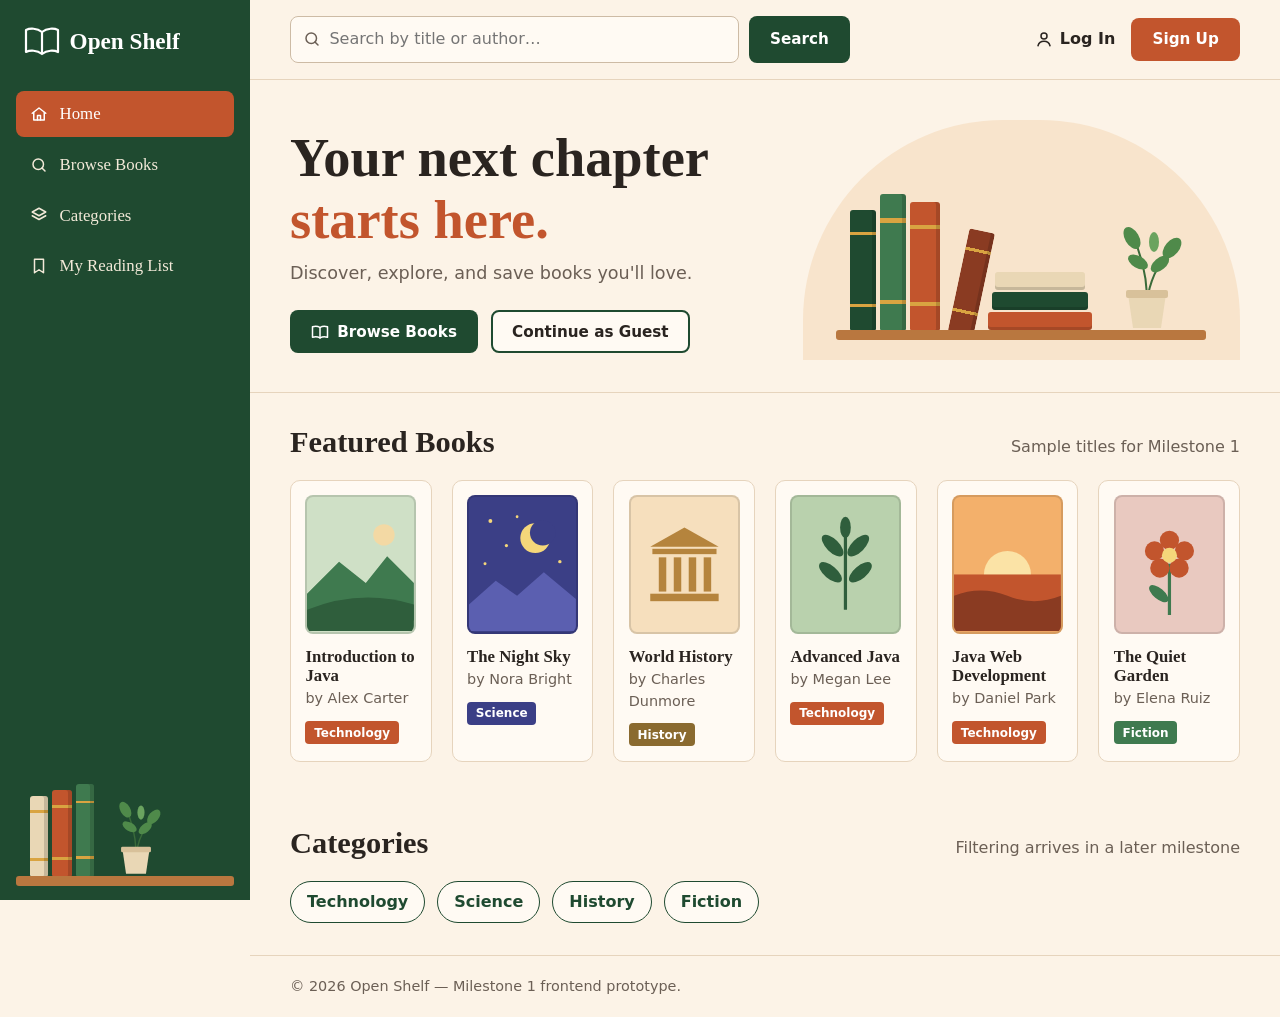
==== index.html @ d9f9d929 "Build Open Shelf Milestone 1 frontend" ====
<!DOCTYPE html>
<html lang="en">
<head>
  <meta charset="UTF-8">
  <meta name="viewport" content="width=device-width, initial-scale=1.0">
  <title>Open Shelf — Digital Library Catalog</title>
  <meta name="description" content="Open Shelf: browse, search and save books from a digital library catalog.">
  <link rel="stylesheet" href="styles.css">
</head>
<body>
  <div class="app">

    <!-- ===== Sidebar ===== -->
    <aside class="sidebar">
      <a class="brand" href="index.html">
        <svg class="logo" viewBox="0 0 36 30" fill="none" stroke="currentColor" stroke-width="2.2" stroke-linejoin="round" aria-hidden="true">
          <path d="M18 6C13 2 6 2 2 4v22c4-2 11-2 16 2 5-4 12-4 16-2V4c-4-2-11-2-16 2z"/><path d="M18 6v22"/>
        </svg>
        Open Shelf
      </a>

      <nav class="side-nav" aria-label="Main">
        <ul>
          <li>
            <a href="index.html" aria-current="page">
              <svg class="icon" viewBox="0 0 24 24" aria-hidden="true"><path d="M3 11l9-7 9 7"/><path d="M5 10v10h14V10"/><path d="M10 20v-6h4v6"/></svg>
              Home
            </a>
          </li>
          <li>
            <a href="#featured">
              <svg class="icon" viewBox="0 0 24 24" aria-hidden="true"><circle cx="11" cy="11" r="7"/><path d="M20 20l-4-4"/></svg>
              Browse Books
            </a>
          </li>
          <li>
            <a href="#categories">
              <svg class="icon" viewBox="0 0 24 24" aria-hidden="true"><path d="M12 3l9 5-9 5-9-5 9-5z"/><path d="M3 13l9 5 9-5"/></svg>
              Categories
            </a>
          </li>
          <li>
            <a href="login.html">
              <svg class="icon" viewBox="0 0 24 24" aria-hidden="true"><path d="M6 3h12v18l-6-4-6 4z"/></svg>
              My Reading List
            </a>
          </li>
        </ul>
      </nav>

      <!-- Decorative shelf -->
      <div class="mini-shelf shelf" aria-hidden="true">
        <span class="book b4"></span>
        <span class="book b3"></span>
        <span class="book b2"></span>
        <svg class="plant" viewBox="0 0 90 110">
          <g fill="#4f8a4a">
            <path d="M45 75C44 55 40 35 30 15" stroke="#3a6b3a" stroke-width="2" fill="none"/>
            <path d="M46 75C50 55 58 40 72 28" stroke="#3a6b3a" stroke-width="2" fill="none"/>
            <ellipse cx="30" cy="18" rx="7" ry="12" transform="rotate(-30 30 18)"/>
            <ellipse cx="36" cy="42" rx="6" ry="11" transform="rotate(-60 36 42)"/>
            <ellipse cx="58" cy="44" rx="6" ry="11" transform="rotate(50 58 44)"/>
            <ellipse cx="70" cy="28" rx="7" ry="12" transform="rotate(40 70 28)"/>
            <ellipse cx="52" cy="22" rx="5" ry="10" fill="#6aa35f"/>
          </g>
          <path d="M26 74h38l-5 34H31z" fill="#e9d7b5"/>
          <rect x="24" y="70" width="42" height="8" rx="2" fill="#d8c19a"/>
        </svg>
      </div>
    </aside>

    <!-- ===== Main column ===== -->
    <div class="main">

      <header class="topbar">
        <!-- Milestone 1: search is a visual placeholder; it jumps to the featured books -->
        <form class="search" action="#featured" role="search">
          <div class="search-field">
            <label for="search-input" class="visually-hidden">Search by title or author</label>
            <svg class="icon" viewBox="0 0 24 24" aria-hidden="true"><circle cx="11" cy="11" r="7"/><path d="M20 20l-4-4"/></svg>
            <input id="search-input" type="search" placeholder="Search by title or author…">
          </div>
          <button class="btn btn-primary" type="submit">Search</button>
        </form>

        <div class="top-actions">
          <a class="top-link" href="login.html">
            <svg class="icon" viewBox="0 0 24 24" aria-hidden="true"><circle cx="12" cy="8" r="4"/><path d="M4 21c1-4 4-6 8-6s7 2 8 6"/></svg>
            Log In
          </a>
          <a class="btn btn-accent" href="register.html">Sign Up</a>
        </div>
      </header>

      <main>
        <!-- ===== Hero ===== -->
        <section class="hero" aria-labelledby="hero-title">
          <div>
            <h1 id="hero-title">Your next chapter <span class="accent">starts here.</span></h1>
            <p>Discover, explore, and save books you'll love.</p>
            <div class="hero-actions">
              <a class="btn btn-primary" href="#featured">
                <svg class="icon" viewBox="0 0 24 24" aria-hidden="true"><path d="M12 6C9 4 5 4 2 5v14c3-1 7-1 10 1 3-2 7-2 10-1V5c-3-1-7-1-10 1z"/><path d="M12 6v14"/></svg>
                Browse Books
              </a>
              <a class="btn btn-outline" href="#featured">Continue as Guest</a>
            </div>
          </div>

          <div class="hero-art" aria-hidden="true">
            <div class="shelf">
              <span class="book"></span>
              <span class="book b2"></span>
              <span class="book b3"></span>
              <span class="book b5 lean"></span>
              <div class="book-stack">
                <span class="book-flat f3"></span>
                <span class="book-flat"></span>
                <span class="book-flat f2"></span>
              </div>
              <svg class="plant" viewBox="0 0 90 110">
                <g fill="#4f8a4a">
                  <path d="M45 75C44 55 40 35 30 15" stroke="#3a6b3a" stroke-width="2" fill="none"/>
                  <path d="M46 75C50 55 58 40 72 28" stroke="#3a6b3a" stroke-width="2" fill="none"/>
                  <ellipse cx="30" cy="18" rx="7" ry="12" transform="rotate(-30 30 18)"/>
                  <ellipse cx="36" cy="42" rx="6" ry="11" transform="rotate(-60 36 42)"/>
                  <ellipse cx="58" cy="44" rx="6" ry="11" transform="rotate(50 58 44)"/>
                  <ellipse cx="70" cy="28" rx="7" ry="12" transform="rotate(40 70 28)"/>
                  <ellipse cx="52" cy="22" rx="5" ry="10" fill="#6aa35f"/>
                </g>
                <path d="M26 74h38l-5 34H31z" fill="#e9d7b5"/>
                <rect x="24" y="70" width="42" height="8" rx="2" fill="#d8c19a"/>
              </svg>
            </div>
          </div>
        </section>

        <!-- ===== Featured books (target of "Continue as Guest") ===== -->
        <section id="featured" class="featured" aria-labelledby="featured-title">
          <p class="guest-note">
            <strong>You're browsing as a guest.</strong> Search and explore freely —
            <a href="register.html">create an account</a> to save books to your reading list.
          </p>

          <div class="section-head">
            <h2 id="featured-title">Featured Books</h2>
            <p>Sample titles for Milestone 1</p>
          </div>

          <ul class="book-grid">
            <li>
              <article class="book-card">
                <div class="cover cover-java">
                  <svg viewBox="0 0 100 125" aria-hidden="true">
                    <circle cx="72" cy="35" r="10" fill="#f3d9a4"/>
                    <path d="M0 90l30-30 25 20 20-25 25 25v35H0z" fill="#3f7a4f"/>
                    <path d="M0 105q50-20 100-5v25H0z" fill="#2f5e3c"/>
                  </svg>
                </div>
                <h3>Introduction to Java</h3>
                <p class="author">by Alex Carter</p>
                <span class="tag">Technology</span>
              </article>
            </li>

            <li>
              <article class="book-card">
                <div class="cover cover-sky">
                  <svg viewBox="0 0 100 125" aria-hidden="true">
                    <circle cx="62" cy="38" r="14" fill="#f5d77a"/>
                    <circle cx="69" cy="33" r="12" fill="#3b3f86"/>
                    <g fill="#f5d77a"><circle cx="20" cy="22" r="1.8"/><circle cx="35" cy="45" r="1.5"/><circle cx="85" cy="60" r="1.6"/><circle cx="15" cy="62" r="1.4"/><circle cx="45" cy="18" r="1.3"/></g>
                    <path d="M0 100l25-22 20 14 25-22 30 25v30H0z" fill="#5b5fb0"/>
                  </svg>
                </div>
                <h3>The Night Sky</h3>
                <p class="author">by Nora Bright</p>
                <span class="tag science">Science</span>
              </article>
            </li>

            <li>
              <article class="book-card">
                <div class="cover cover-history">
                  <svg viewBox="0 0 100 125" aria-hidden="true">
                    <g fill="#b5843d">
                      <path d="M18 46l32-18 32 18z"/>
                      <rect x="20" y="48" width="60" height="5"/>
                      <rect x="26" y="56" width="7" height="32"/><rect x="40" y="56" width="7" height="32"/>
                      <rect x="54" y="56" width="7" height="32"/><rect x="68" y="56" width="7" height="32"/>
                      <rect x="18" y="90" width="64" height="7"/>
                    </g>
                  </svg>
                </div>
                <h3>World History</h3>
                <p class="author">by Charles Dunmore</p>
                <span class="tag history">History</span>
              </article>
            </li>

            <li>
              <article class="book-card">
                <div class="cover cover-advjava">
                  <svg viewBox="0 0 100 125" aria-hidden="true">
                    <path d="M50 105V30" stroke="#2f5e3c" stroke-width="3"/>
                    <g fill="#2f5e3c">
                      <ellipse cx="38" cy="45" rx="6" ry="13" transform="rotate(-45 38 45)"/>
                      <ellipse cx="62" cy="45" rx="6" ry="13" transform="rotate(45 62 45)"/>
                      <ellipse cx="36" cy="70" rx="6" ry="13" transform="rotate(-50 36 70)"/>
                      <ellipse cx="64" cy="70" rx="6" ry="13" transform="rotate(50 64 70)"/>
                      <ellipse cx="50" cy="28" rx="5" ry="10"/>
                    </g>
                  </svg>
                </div>
                <h3>Advanced Java</h3>
                <p class="author">by Megan Lee</p>
                <span class="tag">Technology</span>
              </article>
            </li>

            <li>
              <article class="book-card">
                <div class="cover cover-web">
                  <svg viewBox="0 0 100 125" aria-hidden="true">
                    <circle cx="50" cy="72" r="22" fill="#fbe3a6"/>
                    <rect y="72" width="100" height="53" fill="#c2552d"/>
                    <path d="M0 92q25-10 50 0t50 0v33H0z" fill="#8a3b22"/>
                  </svg>
                </div>
                <h3>Java Web Development</h3>
                <p class="author">by Daniel Park</p>
                <span class="tag">Technology</span>
              </article>
            </li>

            <li>
              <article class="book-card">
                <div class="cover cover-garden">
                  <svg viewBox="0 0 100 125" aria-hidden="true">
                    <path d="M50 110V62" stroke="#3f7a4f" stroke-width="3"/>
                    <ellipse cx="40" cy="90" rx="5" ry="11" transform="rotate(-50 40 90)" fill="#3f7a4f"/>
                    <g fill="#c2552d">
                      <circle cx="50" cy="40" r="9"/><circle cx="64" cy="50" r="9"/><circle cx="59" cy="66" r="9"/>
                      <circle cx="41" cy="66" r="9"/><circle cx="36" cy="50" r="9"/>
                    </g>
                    <circle cx="50" cy="54" r="7" fill="#f5d77a"/>
                  </svg>
                </div>
                <h3>The Quiet Garden</h3>
                <p class="author">by Elena Ruiz</p>
                <span class="tag fiction">Fiction</span>
              </article>
            </li>
          </ul>
        </section>

        <!-- ===== Categories ===== -->
        <section id="categories" class="categories" aria-labelledby="categories-title">
          <div class="section-head">
            <h2 id="categories-title">Categories</h2>
            <p>Filtering arrives in a later milestone</p>
          </div>
          <ul class="chip-list">
            <li><span class="chip">Technology</span></li>
            <li><span class="chip">Science</span></li>
            <li><span class="chip">History</span></li>
            <li><span class="chip">Fiction</span></li>
          </ul>
        </section>
      </main>

      <footer class="site-footer">
        &copy; 2026 Open Shelf — Milestone 1 frontend prototype.
      </footer>
    </div>
  </div>
</body>
</html>
---- styles.css ----
/* ==========================================================
   Open Shelf — shared stylesheet (Milestone 1)
   Used by index.html, login.html and register.html
   ========================================================== */

/* ---------- Design tokens ---------- */
:root {
  --green: #1f4a30;
  --green-dark: #1a3d28;
  --green-soft: #dfe8d9;
  --cream: #fcf3e7;
  --cream-deep: #f8e4cc;
  --paper: #fffaf3;
  --rust: #c2552d;
  --rust-dark: #a64522;
  --gold: #d9a441;
  --ink: #2a2420;
  --muted: #6b5f55;
  --line: #e6d4bd;

  --font-head: Georgia, "Iowan Old Style", "Times New Roman", serif;
  --font-body: "Segoe UI", system-ui, -apple-system, Roboto, Arial, sans-serif;

  --radius: 10px;
  --shadow: 0 6px 24px rgba(60, 40, 20, 0.10);
}

/* ---------- Base ---------- */
*,
*::before,
*::after { box-sizing: border-box; }

html { scroll-behavior: smooth; }

body {
  margin: 0;
  font-family: var(--font-body);
  color: var(--ink);
  background: var(--cream);
  line-height: 1.5;
}

h1, h2, h3 {
  font-family: var(--font-head);
  line-height: 1.15;
  margin: 0 0 0.5rem;
}

a { color: var(--rust); }
a:hover { color: var(--rust-dark); }

img, svg { display: block; }

.icon {
  width: 18px;
  height: 18px;
  flex-shrink: 0;
  fill: none;
  stroke: currentColor;
  stroke-width: 2;
  stroke-linecap: round;
  stroke-linejoin: round;
}

.visually-hidden {
  position: absolute;
  width: 1px;
  height: 1px;
  overflow: hidden;
  clip: rect(0 0 0 0);
  white-space: nowrap;
}

:focus-visible {
  outline: 3px solid var(--gold);
  outline-offset: 2px;
}

/* ---------- Brand ---------- */
.brand {
  display: inline-flex;
  align-items: center;
  gap: 0.6rem;
  font-family: var(--font-head);
  font-size: 1.45rem;
  font-weight: 700;
  color: var(--green);
  text-decoration: none;
}
.brand:hover { color: var(--green-dark); }
.brand .logo { width: 36px; height: 30px; }

/* ---------- Buttons ---------- */
.btn {
  display: inline-flex;
  align-items: center;
  justify-content: center;
  gap: 0.5rem;
  padding: 0.65rem 1.2rem;
  border: 2px solid transparent;
  border-radius: 8px;
  font: 600 0.95rem var(--font-body);
  text-decoration: none;
  cursor: pointer;
  transition: background 0.15s, color 0.15s, border-color 0.15s;
}
.btn-primary { background: var(--green); color: #fff; }
.btn-primary:hover { background: var(--green-dark); color: #fff; }

.btn-accent { background: var(--rust); color: #fff; }
.btn-accent:hover { background: var(--rust-dark); color: #fff; }

.btn-outline {
  background: var(--paper);
  color: var(--ink);
  border-color: var(--green);
}
.btn-outline:hover { background: var(--green-soft); color: var(--ink); }

.btn-outline-accent {
  background: #fdebe2;
  color: var(--rust);
  border-color: #e9a98f;
}
.btn-outline-accent:hover { background: #fadccf; color: var(--rust-dark); }

.btn-block { width: 100%; padding: 0.8rem 1rem; font-size: 1.05rem; }

/* ==========================================================
   HOME PAGE
   ========================================================== */
.app {
  display: grid;
  grid-template-columns: 250px 1fr;
  min-height: 100vh;
}

/* ---------- Sidebar ---------- */
.sidebar {
  position: sticky;
  top: 0;
  height: 100vh;
  display: flex;
  flex-direction: column;
  padding: 1.5rem 1rem;
  background: var(--green);
  color: #f3ead9;
}
.sidebar .brand { color: #fff; margin: 0 0.5rem 2rem; }

.side-nav ul { list-style: none; margin: 0; padding: 0; }
.side-nav li + li { margin-top: 0.3rem; }
.side-nav a {
  display: flex;
  align-items: center;
  gap: 0.75rem;
  padding: 0.65rem 0.85rem;
  border-radius: 8px;
  font-family: var(--font-head);
  font-size: 1.05rem;
  color: #f3ead9;
  text-decoration: none;
}
.side-nav a:hover { background: rgba(255, 255, 255, 0.1); color: #fff; }
.side-nav a[aria-current="page"] { background: var(--rust); color: #fff; }

.sidebar .mini-shelf { margin-top: auto; }

/* ---------- Top bar ---------- */
.main { display: flex; flex-direction: column; min-width: 0; }

.topbar {
  display: flex;
  align-items: center;
  gap: 1rem;
  padding: 1rem 2.5rem;
  border-bottom: 1px solid var(--line);
}
.search {
  display: flex;
  flex: 1;
  gap: 0.6rem;
  max-width: 560px;
}
.search-field {
  position: relative;
  flex: 1;
}
.search-field .icon {
  position: absolute;
  left: 0.8rem;
  top: 50%;
  transform: translateY(-50%);
  color: var(--muted);
}
.search-field input {
  width: 100%;
  padding: 0.65rem 0.9rem 0.65rem 2.4rem;
  border: 1.5px solid #cdbba5;
  border-radius: 8px;
  background: var(--paper);
  font: inherit;
}
.top-actions {
  display: flex;
  align-items: center;
  gap: 1rem;
  margin-left: auto;
}
.top-link {
  display: inline-flex;
  align-items: center;
  gap: 0.4rem;
  color: var(--ink);
  font-weight: 600;
  text-decoration: none;
}
.top-link:hover { color: var(--green); }

/* ---------- Hero ---------- */
.hero {
  display: grid;
  grid-template-columns: 1.1fr 1fr;
  align-items: center;
  gap: 2rem;
  padding: 2.5rem 2.5rem 2rem;
  border-bottom: 1px solid var(--line);
}
.hero h1 { font-size: clamp(2.2rem, 4.5vw, 3.4rem); }
.hero h1 .accent { display: block; color: var(--rust); }
.hero p { margin: 0 0 1.5rem; font-size: 1.1rem; color: var(--muted); }
.hero-actions { display: flex; flex-wrap: wrap; gap: 0.8rem; }

.hero-art {
  position: relative;
  display: flex;
  align-items: flex-end;
  justify-content: center;
  min-height: 240px;
  border-radius: 200px 200px 0 0;
  background: var(--cream-deep);
}

/* ---------- Decorative shelf (shared) ---------- */
.shelf {
  position: relative;
  display: flex;
  align-items: flex-end;
  gap: 4px;
  padding: 0 14px;
}
.shelf::after {               /* the wooden plank */
  content: "";
  position: absolute;
  left: 0;
  right: 0;
  bottom: -10px;
  height: 10px;
  border-radius: 3px;
  background: #b9773f;
}
.book {
  width: 26px;
  height: 120px;
  border-radius: 3px 3px 1px 1px;
  background: var(--green);
  box-shadow: inset -4px 0 rgba(0, 0, 0, 0.15);
  background-image: linear-gradient(transparent 18%, var(--gold) 18%, var(--gold) 21%,
                    transparent 21%, transparent 78%, var(--gold) 78%, var(--gold) 81%, transparent 81%);
}
.book.b2 { background-color: #3f7a4f; height: 136px; }
.book.b3 { background-color: var(--rust); height: 128px; width: 30px; }
.book.b4 { background-color: #e9d7b5; height: 112px; }
.book.b5 { background-color: #8a3b22; height: 104px; }
.book.b6 { background-color: var(--gold); height: 96px; }
.book.lean { transform: rotate(12deg); transform-origin: bottom left; margin-left: 4px; }

.book-stack { display: flex; flex-direction: column; align-items: center; margin-left: 10px; }
.book-flat {
  width: 96px;
  height: 18px;
  margin-top: 2px;
  border-radius: 3px;
  background: var(--green);
  box-shadow: inset 0 -3px rgba(0, 0, 0, 0.15);
}
.book-flat.f2 { width: 104px; background: var(--rust); }
.book-flat.f3 { width: 90px; background: #e9d7b5; }

.plant { width: 90px; height: 110px; margin-left: 6px; }

.hero-art .shelf { margin-bottom: 30px; }
.mini-shelf .book { width: 18px; height: 80px; }
.mini-shelf .book.b2 { height: 92px; }
.mini-shelf .book.b3 { height: 86px; width: 20px; }
.mini-shelf .plant { width: 64px; height: 80px; }

/* ---------- Guest banner (shown when #featured is targeted) ---------- */
.guest-note {
  display: none;
  margin: 0 0 1.25rem;
  padding: 0.75rem 1rem;
  border-left: 4px solid var(--green);
  border-radius: 6px;
  background: var(--green-soft);
  color: var(--green-dark);
}
#featured:target .guest-note { display: block; }

/* ---------- Featured books ---------- */
.featured,
.categories { padding: 2rem 2.5rem; scroll-margin-top: 1rem; }
.section-head {
  display: flex;
  align-items: baseline;
  justify-content: space-between;
  gap: 1rem;
  margin-bottom: 1.25rem;
}
.section-head h2 { font-size: 1.9rem; margin: 0; }
.section-head p { margin: 0; color: var(--muted); }

.book-grid {
  display: grid;
  grid-template-columns: repeat(auto-fill, minmax(140px, 1fr));
  gap: 1.25rem;
  margin: 0;
  padding: 0;
  list-style: none;
}
.book-card {
  height: 100%;
  padding: 0.9rem;
  border: 1px solid var(--line);
  border-radius: var(--radius);
  background: var(--paper);
  transition: transform 0.15s, box-shadow 0.15s;
}
.book-card:hover { transform: translateY(-3px); box-shadow: var(--shadow); }
.book-card h3 { margin: 0.8rem 0 0.2rem; font-size: 1.05rem; }
.book-card .author { margin: 0 0 0.6rem; font-size: 0.9rem; color: var(--muted); }

.cover {
  display: grid;
  place-items: center;
  aspect-ratio: 4 / 5;
  border: 2px solid rgba(0, 0, 0, 0.12);
  border-radius: 8px;
  overflow: hidden;
}
.cover svg { width: 100%; height: 100%; }
.cover-java    { background: #cfe0c6; }
.cover-sky     { background: #3b3f86; }
.cover-history { background: #f6dfbd; }
.cover-advjava { background: #b9d1ad; }
.cover-web     { background: #f3b06b; }
.cover-garden  { background: #e9c9c0; }

.tag {
  display: inline-block;
  padding: 0.15rem 0.55rem;
  border-radius: 4px;
  background: var(--rust);
  color: #fff;
  font-size: 0.75rem;
  font-weight: 600;
}
.tag.science { background: #3b3f86; }
.tag.history { background: #8a6a2f; }
.tag.fiction { background: #3f7a4f; }

/* ---------- Categories ---------- */
.chip-list {
  display: flex;
  flex-wrap: wrap;
  gap: 0.75rem;
  margin: 0;
  padding: 0;
  list-style: none;
}
.chip {
  display: inline-block;
  padding: 0.5rem 1rem;
  border: 1.5px solid var(--green);
  border-radius: 999px;
  background: var(--paper);
  color: var(--green);
  font-weight: 600;
}

.site-footer {
  margin-top: auto;
  padding: 1.25rem 2.5rem;
  border-top: 1px solid var(--line);
  color: var(--muted);
  font-size: 0.9rem;
}

/* ==========================================================
   AUTH PAGES (Login + Register)
   ========================================================== */

/* ---------- Form fields (shared) ---------- */
.form-field { margin-bottom: 1rem; }
.form-field label,
.label-row {
  display: block;
  margin-bottom: 0.35rem;
  font-family: var(--font-head);
  font-weight: 700;
}
.label-row {
  display: flex;
  justify-content: space-between;
  align-items: baseline;
}
.label-row a { font-family: var(--font-body); font-size: 0.85rem; font-weight: 600; }

.input-wrap { position: relative; }
.input-wrap .icon {
  position: absolute;
  left: 0.8rem;
  top: 50%;
  transform: translateY(-50%);
  color: var(--muted);
}
.input-wrap input {
  width: 100%;
  padding: 0.7rem 0.9rem 0.7rem 2.5rem;
  border: 1.5px solid #cdbba5;
  border-radius: 8px;
  background: #fff;
  font: inherit;
}
.input-wrap input:focus { border-color: var(--green); outline: none; box-shadow: 0 0 0 3px var(--green-soft); }

.hint { margin: 0.3rem 0 0; font-size: 0.82rem; color: var(--muted); }

.divider {
  display: flex;
  align-items: center;
  gap: 0.75rem;
  margin: 1rem 0;
  color: var(--muted);
}
.divider::before,
.divider::after { content: ""; flex: 1; height: 1px; background: var(--line); }

.switch-auth { margin: 1.1rem 0 0; text-align: center; }
.switch-auth a { font-weight: 700; }

.demo-banner {
  margin: 0 0 1.25rem;
  padding: 0.6rem 0.85rem;
  border: 1px dashed #d8b48f;
  border-radius: 6px;
  background: #fff4e6;
  color: var(--muted);
  font-size: 0.85rem;
}

/* Notice revealed with :target after a demo "submit" — no JavaScript */
.demo-notice {
  display: none;
  margin: 0 0 1.25rem;
  padding: 0.75rem 1rem;
  border-left: 4px solid var(--green);
  border-radius: 6px;
  background: var(--green-soft);
  color: var(--green-dark);
}
.demo-notice:target { display: block; }

/* ---------- Login ---------- */
.auth-header {
  display: flex;
  align-items: center;
  justify-content: center;
  gap: 1.25rem;
  padding: 1.75rem 1rem 1rem;
}
.auth-header::before,
.auth-header::after {
  content: "";
  width: min(160px, 18vw);
  height: 2px;
  background: var(--rust);
}

.auth-stage {
  position: relative;
  display: flex;
  justify-content: center;
  align-items: flex-start;
  min-height: calc(100vh - 90px);
  padding: 1rem 1rem 3rem;
  background: radial-gradient(ellipse at 50% 100%, var(--cream-deep) 0%, var(--cream) 60%);
  overflow: hidden;
}
.auth-card {
  position: relative;
  z-index: 1;
  width: 100%;
  max-width: 440px;
  padding: 2rem 2.25rem;
  border: 1px solid var(--line);
  border-radius: 14px;
  background: var(--paper);
  box-shadow: var(--shadow);
}
.auth-card h1 { font-size: 2rem; text-align: center; margin-bottom: 1.25rem; }

.deco {
  position: absolute;
  bottom: 3rem;
  display: flex;
  align-items: flex-end;
}
.deco-left  { left: 4%; }
.deco-right { right: 4%; flex-direction: row-reverse; }
.deco .book-stack { margin: 0; }
.deco .book-flat { width: 130px; height: 24px; }
.deco .book-flat.f2 { width: 140px; }
.deco .book-flat.f3 { width: 120px; }
.deco .plant { width: 110px; height: 150px; margin: 0 -20px 40px; }

/* ---------- Register ---------- */
.register-layout {
  display: grid;
  grid-template-columns: 1fr 1fr;
  min-height: 100vh;
}
.register-form-side {
  display: flex;
  flex-direction: column;
  padding: 1.5rem 3rem 2.5rem;
}
.register-form-side .form-wrap {
  width: 100%;
  max-width: 460px;
  margin: 2rem auto 0;
}
.register-form-side h1 { font-size: 2.3rem; margin-bottom: 0.4rem; }
.title-rule {
  width: 80px;
  height: 3px;
  margin: 0 0 1.5rem;
  border: 0;
  background: var(--rust);
}

.register-promo {
  display: flex;
  flex-direction: column;
  justify-content: center;
  padding: 3rem;
  background: var(--green);
  color: #f3ead9;
}
.register-promo h2 {
  max-width: 12ch;
  font-size: clamp(2.2rem, 4vw, 3.2rem);
  color: #fff;
}
.register-promo .title-rule { margin: 1rem 0 1.25rem; }
.register-promo p { max-width: 34ch; margin: 0 0 3rem; font-size: 1.1rem; }
.register-promo .shelf { align-self: flex-end; margin-bottom: 10px; }
.register-promo .shelf::after { left: -20px; right: -20px; }

/* ==========================================================
   Responsive
   ========================================================== */
@media (max-width: 900px) {
  .app { grid-template-columns: 1fr; }
  .sidebar {
    position: static;
    height: auto;
    flex-direction: row;
    flex-wrap: wrap;
    align-items: center;
    gap: 0.75rem;
    padding: 1rem;
  }
  .sidebar .brand { margin: 0 1rem 0 0; }
  .side-nav ul { display: flex; flex-wrap: wrap; gap: 0.3rem; }
  .side-nav li + li { margin-top: 0; }
  .sidebar .mini-shelf { display: none; }

  .topbar { flex-wrap: wrap; padding: 1rem 1.25rem; }
  .search { max-width: none; flex-basis: 100%; }
  .top-actions { margin-left: 0; }

  .hero { grid-template-columns: 1fr; padding: 2rem 1.25rem; }
  .hero-art { min-height: 200px; }
  .featured, .categories { padding: 1.5rem 1.25rem; }
  .section-head { flex-direction: column; }

  .deco { display: none; }

  .register-layout { grid-template-columns: 1fr; }
  .register-form-side { padding: 1.25rem 1.25rem 2rem; }
  .register-promo { order: -1; padding: 2rem 1.25rem; }
  .register-promo p { margin-bottom: 1.5rem; }
  .register-promo .shelf { display: none; }
}

@media (prefers-reduced-motion: reduce) {
  html { scroll-behavior: auto; }
  .book-card, .btn { transition: none; }
}
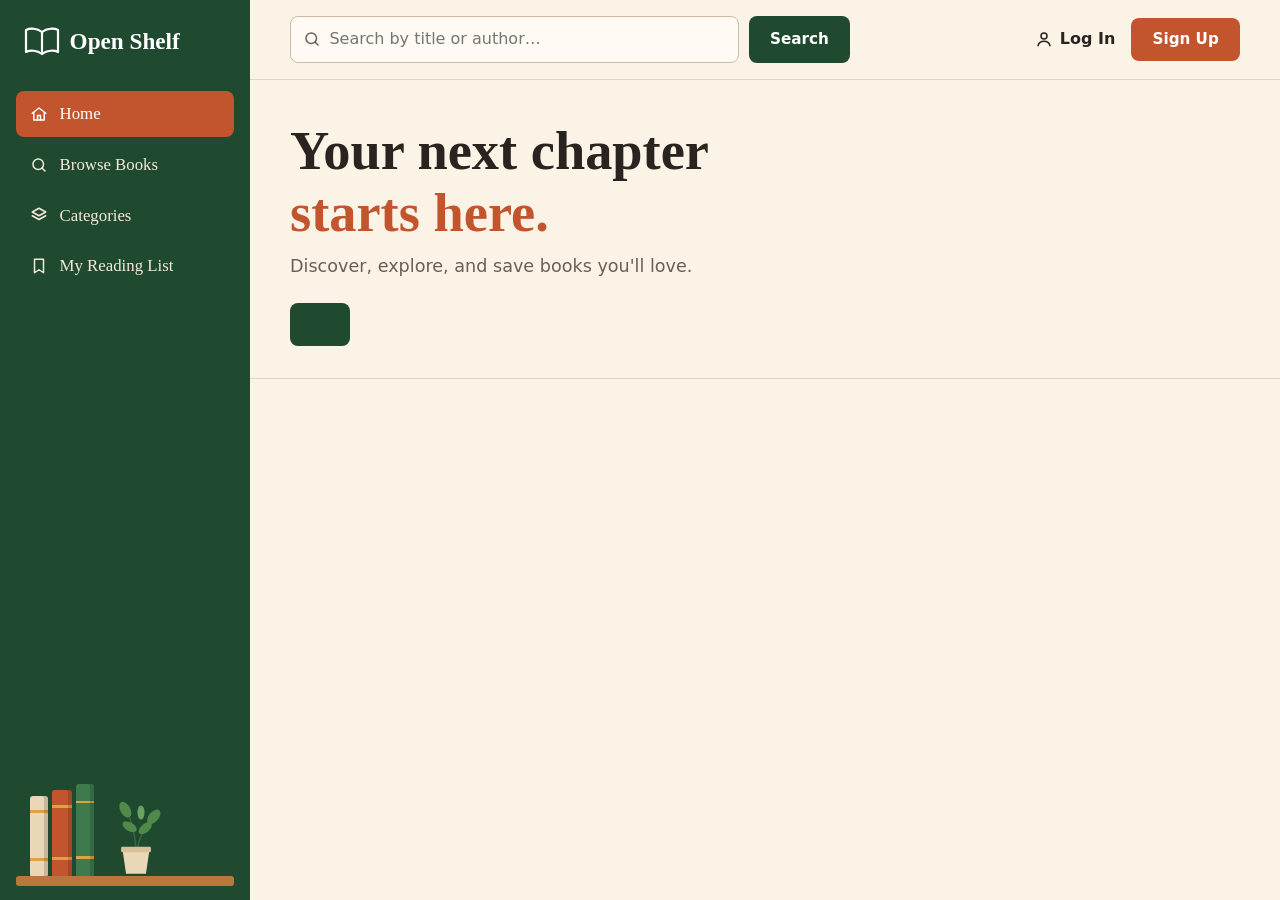
==== commit e4b559ee: "Add Milestone 2 login and database-backed search" ====
--- a/index.html
+++ b/index.html
@@ -6,8 +6,10 @@
   <title>Open Shelf — Digital Library Catalog</title>
   <meta name="description" content="Open Shelf: browse, search and save books from a digital library catalog.">
   <link rel="stylesheet" href="styles.css">
+  <script src="auth.js" defer></script>
+  <script src="search.js" defer></script>
 </head>
-<body>
+<body data-page="home">
   <div class="app">
 
     <!-- ===== Sidebar ===== -->
@@ -73,24 +75,37 @@
     <div class="main">
 
       <header class="topbar">
-        <!-- Milestone 1: search is a visual placeholder; it jumps to the featured books -->
-        <form class="search" action="#featured" role="search">
+        <!-- Search: search.js sends this to GET /api/books?q=… without reloading the page -->
+        <form class="search" action="#featured" role="search" novalidate>
           <div class="search-field">
             <label for="search-input" class="visually-hidden">Search by title or author</label>
             <svg class="icon" viewBox="0 0 24 24" aria-hidden="true"><circle cx="11" cy="11" r="7"/><path d="M20 20l-4-4"/></svg>
-            <input id="search-input" type="search" placeholder="Search by title or author…">
+            <input id="search-input" type="search" placeholder="Search by title or author…" maxlength="200" autocomplete="off" spellcheck="false" aria-controls="book-results">
           </div>
           <button class="btn btn-primary" type="submit">Search</button>
         </form>
 
-        <div class="top-actions">
-          <a class="top-link" href="login.html">
+        <!-- Signed out -->
+        <div class="top-actions" data-auth-when="signed-out">
+          <a class="top-link" href="login.html" data-auth-action="login">
             <svg class="icon" viewBox="0 0 24 24" aria-hidden="true"><circle cx="12" cy="8" r="4"/><path d="M4 21c1-4 4-6 8-6s7 2 8 6"/></svg>
             Log In
           </a>
-          <a class="btn btn-accent" href="register.html">Sign Up</a>
+          <a class="btn btn-accent" href="register.html" data-auth-action="register">Sign Up</a>
+        </div>
+
+        <!-- Signed in -->
+        <div class="top-actions" data-auth-when="signed-in" hidden>
+          <span class="user-chip">
+            <svg class="icon" viewBox="0 0 24 24" aria-hidden="true"><circle cx="12" cy="8" r="4"/><path d="M4 21c1-4 4-6 8-6s7 2 8 6"/></svg>
+            <span class="visually-hidden">Signed in as</span>
+            <span class="user-email" data-auth-field="email"></span>
+          </span>
+          <button class="btn btn-outline" type="button" data-auth-action="logout">Log Out</button>
         </div>
       </header>
+
+      <p class="auth-message topbar-message" data-auth-message role="alert" hidden></p>
 
       <main>
         <!-- ===== Hero ===== -->
@@ -100,179 +115,4 @@
             <p>Discover, explore, and save books you'll love.</p>
             <div class="hero-actions">
               <a class="btn btn-primary" href="#featured">
-                <svg class="icon" viewBox="0 0 24 24" aria-hidden="true"><path d="M12 6C9 4 5 4 2 5v14c3-1 7-1 10 1 3-2 7-2 10-1V5c-3-1-7-1-10 1z"/><path d="M12 6v14"/></svg>
-                Browse Books
-              </a>
-              <a class="btn btn-outline" href="#featured">Continue as Guest</a>
-            </div>
-          </div>
-
-          <div class="hero-art" aria-hidden="true">
-            <div class="shelf">
-              <span class="book"></span>
-              <span class="book b2"></span>
-              <span class="book b3"></span>
-              <span class="book b5 lean"></span>
-              <div class="book-stack">
-                <span class="book-flat f3"></span>
-                <span class="book-flat"></span>
-                <span class="book-flat f2"></span>
-              </div>
-              <svg class="plant" viewBox="0 0 90 110">
-                <g fill="#4f8a4a">
-                  <path d="M45 75C44 55 40 35 30 15" stroke="#3a6b3a" stroke-width="2" fill="none"/>
-                  <path d="M46 75C50 55 58 40 72 28" stroke="#3a6b3a" stroke-width="2" fill="none"/>
-                  <ellipse cx="30" cy="18" rx="7" ry="12" transform="rotate(-30 30 18)"/>
-                  <ellipse cx="36" cy="42" rx="6" ry="11" transform="rotate(-60 36 42)"/>
-                  <ellipse cx="58" cy="44" rx="6" ry="11" transform="rotate(50 58 44)"/>
-                  <ellipse cx="70" cy="28" rx="7" ry="12" transform="rotate(40 70 28)"/>
-                  <ellipse cx="52" cy="22" rx="5" ry="10" fill="#6aa35f"/>
-                </g>
-                <path d="M26 74h38l-5 34H31z" fill="#e9d7b5"/>
-                <rect x="24" y="70" width="42" height="8" rx="2" fill="#d8c19a"/>
-              </svg>
-            </div>
-          </div>
-        </section>
-
-        <!-- ===== Featured books (target of "Continue as Guest") ===== -->
-        <section id="featured" class="featured" aria-labelledby="featured-title">
-          <p class="guest-note">
-            <strong>You're browsing as a guest.</strong> Search and explore freely —
-            <a href="register.html">create an account</a> to save books to your reading list.
-          </p>
-
-          <div class="section-head">
-            <h2 id="featured-title">Featured Books</h2>
-            <p>Sample titles for Milestone 1</p>
-          </div>
-
-          <ul class="book-grid">
-            <li>
-              <article class="book-card">
-                <div class="cover cover-java">
-                  <svg viewBox="0 0 100 125" aria-hidden="true">
-                    <circle cx="72" cy="35" r="10" fill="#f3d9a4"/>
-                    <path d="M0 90l30-30 25 20 20-25 25 25v35H0z" fill="#3f7a4f"/>
-                    <path d="M0 105q50-20 100-5v25H0z" fill="#2f5e3c"/>
-                  </svg>
-                </div>
-                <h3>Introduction to Java</h3>
-                <p class="author">by Alex Carter</p>
-                <span class="tag">Technology</span>
-              </article>
-            </li>
-
-            <li>
-              <article class="book-card">
-                <div class="cover cover-sky">
-                  <svg viewBox="0 0 100 125" aria-hidden="true">
-                    <circle cx="62" cy="38" r="14" fill="#f5d77a"/>
-                    <circle cx="69" cy="33" r="12" fill="#3b3f86"/>
-                    <g fill="#f5d77a"><circle cx="20" cy="22" r="1.8"/><circle cx="35" cy="45" r="1.5"/><circle cx="85" cy="60" r="1.6"/><circle cx="15" cy="62" r="1.4"/><circle cx="45" cy="18" r="1.3"/></g>
-                    <path d="M0 100l25-22 20 14 25-22 30 25v30H0z" fill="#5b5fb0"/>
-                  </svg>
-                </div>
-                <h3>The Night Sky</h3>
-                <p class="author">by Nora Bright</p>
-                <span class="tag science">Science</span>
-              </article>
-            </li>
-
-            <li>
-              <article class="book-card">
-                <div class="cover cover-history">
-                  <svg viewBox="0 0 100 125" aria-hidden="true">
-                    <g fill="#b5843d">
-                      <path d="M18 46l32-18 32 18z"/>
-                      <rect x="20" y="48" width="60" height="5"/>
-                      <rect x="26" y="56" width="7" height="32"/><rect x="40" y="56" width="7" height="32"/>
-                      <rect x="54" y="56" width="7" height="32"/><rect x="68" y="56" width="7" height="32"/>
-                      <rect x="18" y="90" width="64" height="7"/>
-                    </g>
-                  </svg>
-                </div>
-                <h3>World History</h3>
-                <p class="author">by Charles Dunmore</p>
-                <span class="tag history">History</span>
-              </article>
-            </li>
-
-            <li>
-              <article class="book-card">
-                <div class="cover cover-advjava">
-                  <svg viewBox="0 0 100 125" aria-hidden="true">
-                    <path d="M50 105V30" stroke="#2f5e3c" stroke-width="3"/>
-                    <g fill="#2f5e3c">
-                      <ellipse cx="38" cy="45" rx="6" ry="13" transform="rotate(-45 38 45)"/>
-                      <ellipse cx="62" cy="45" rx="6" ry="13" transform="rotate(45 62 45)"/>
-                      <ellipse cx="36" cy="70" rx="6" ry="13" transform="rotate(-50 36 70)"/>
-                      <ellipse cx="64" cy="70" rx="6" ry="13" transform="rotate(50 64 70)"/>
-                      <ellipse cx="50" cy="28" rx="5" ry="10"/>
-                    </g>
-                  </svg>
-                </div>
-                <h3>Advanced Java</h3>
-                <p class="author">by Megan Lee</p>
-                <span class="tag">Technology</span>
-              </article>
-            </li>
-
-            <li>
-              <article class="book-card">
-                <div class="cover cover-web">
-                  <svg viewBox="0 0 100 125" aria-hidden="true">
-                    <circle cx="50" cy="72" r="22" fill="#fbe3a6"/>
-                    <rect y="72" width="100" height="53" fill="#c2552d"/>
-                    <path d="M0 92q25-10 50 0t50 0v33H0z" fill="#8a3b22"/>
-                  </svg>
-                </div>
-                <h3>Java Web Development</h3>
-                <p class="author">by Daniel Park</p>
-                <span class="tag">Technology</span>
-              </article>
-            </li>
-
-            <li>
-              <article class="book-card">
-                <div class="cover cover-garden">
-                  <svg viewBox="0 0 100 125" aria-hidden="true">
-                    <path d="M50 110V62" stroke="#3f7a4f" stroke-width="3"/>
-                    <ellipse cx="40" cy="90" rx="5" ry="11" transform="rotate(-50 40 90)" fill="#3f7a4f"/>
-                    <g fill="#c2552d">
-                      <circle cx="50" cy="40" r="9"/><circle cx="64" cy="50" r="9"/><circle cx="59" cy="66" r="9"/>
-                      <circle cx="41" cy="66" r="9"/><circle cx="36" cy="50" r="9"/>
-                    </g>
-                    <circle cx="50" cy="54" r="7" fill="#f5d77a"/>
-                  </svg>
-                </div>
-                <h3>The Quiet Garden</h3>
-                <p class="author">by Elena Ruiz</p>
-                <span class="tag fiction">Fiction</span>
-              </article>
-            </li>
-          </ul>
-        </section>
-
-        <!-- ===== Categories ===== -->
-        <section id="categories" class="categories" aria-labelledby="categories-title">
-          <div class="section-head">
-            <h2 id="categories-title">Categories</h2>
-            <p>Filtering arrives in a later milestone</p>
-          </div>
-          <ul class="chip-list">
-            <li><span class="chip">Technology</span></li>
-            <li><span class="chip">Science</span></li>
-            <li><span class="chip">History</span></li>
-            <li><span class="chip">Fiction</span></li>
-          </ul>
-        </section>
-      </main>
-
-      <footer class="site-footer">
-        &copy; 2026 Open Shelf — Milestone 1 frontend prototype.
-      </footer>
-    </div>
-  </div>
-</body>
-</html>+                <svg class="icon" viewBox="0 0 24 24" aria-hidden="true"><path d="M12 6C9 4 5 4 2 5v14c3-1 7-1 10 1 3-2 7-2 10-1V5c-3-1-7-1-10
--- a/styles.css
+++ b/styles.css
@@ -1,5 +1,5 @@
 /* ==========================================================
-   Open Shelf — shared stylesheet (Milestone 1)
+   Open Shelf — shared stylesheet
    Used by index.html, login.html and register.html
    ========================================================== */
 
@@ -30,6 +30,8 @@
 *::before,
 *::after { box-sizing: border-box; }
 
+[hidden] { display: none !important; }
+
 html { scroll-behavior: smooth; }
 
 body {
@@ -126,6 +128,8 @@
 
 .btn-block { width: 100%; padding: 0.8rem 1rem; font-size: 1.05rem; }
 
+.btn[aria-disabled="true"] { opacity: 0.65; cursor: progress; pointer-events: none; }
+
 /* ==========================================================
    HOME PAGE
    ========================================================== */
@@ -369,6 +373,63 @@
 .tag.history { background: #8a6a2f; }
 .tag.fiction { background: #3f7a4f; }
 
+/* ---------- Search results ---------- */
+.search-status {
+  display: flex;
+  align-items: center;
+  gap: 0.6rem;
+  margin: 0 0 1.25rem;
+  color: var(--muted);
+}
+.search-error {
+  margin: 0 0 1.25rem;
+  padding: 0.75rem 1rem;
+  border-left: 4px solid var(--rust);
+  border-radius: 6px;
+  background: #fdebe2;
+  color: var(--rust-dark);
+}
+.is-loading .book-grid { opacity: 0.55; transition: opacity 0.15s; }
+
+.book-card .book-meta { margin: -0.4rem 0 0.5rem; font-size: 0.82rem; color: var(--muted); }
+.book-card .book-desc {
+  display: -webkit-box;
+  margin: 0 0 0.7rem;
+  overflow: hidden;
+  font-size: 0.85rem;
+  color: var(--ink);
+  -webkit-line-clamp: 3;
+  -webkit-box-orient: vertical;
+}
+
+/* Styled fallback cover for API books (no cover images) */
+.cover-fallback {
+  position: relative;
+  align-content: center;
+  gap: 0.6rem;
+  background-image: linear-gradient(90deg, rgba(0, 0, 0, 0.10) 0 8%, transparent 8%);
+}
+.cover-fallback .cover-initial {
+  font-family: var(--font-head);
+  font-size: 3rem;
+  font-weight: 700;
+  line-height: 1;
+}
+.cover-fallback .cover-rule {
+  justify-self: center;
+  width: 40%;
+  height: 3px;
+  border-radius: 2px;
+  background: currentColor;
+  opacity: 0.7;
+}
+.cover-fallback.tone-0 { background-color: #cfe0c6; color: #2f5e3c; }
+.cover-fallback.tone-1 { background-color: #f6dfbd; color: #8a6a2f; }
+.cover-fallback.tone-2 { background-color: #e9c9c0; color: var(--rust-dark); }
+.cover-fallback.tone-3 { background-color: #3b3f86; color: #f5d77a; }
+.cover-fallback.tone-4 { background-color: #f3b06b; color: #8a3b22; }
+.cover-fallback.tone-5 { background-color: var(--green); color: #f3ead9; }
+
 /* ---------- Categories ---------- */
 .chip-list {
   display: flex;
@@ -400,41 +461,9 @@
    AUTH PAGES (Login + Register)
    ========================================================== */
 
-/* ---------- Form fields (shared) ---------- */
-.form-field { margin-bottom: 1rem; }
-.form-field label,
-.label-row {
-  display: block;
-  margin-bottom: 0.35rem;
-  font-family: var(--font-head);
-  font-weight: 700;
-}
-.label-row {
-  display: flex;
-  justify-content: space-between;
-  align-items: baseline;
-}
-.label-row a { font-family: var(--font-body); font-size: 0.85rem; font-weight: 600; }
-
-.input-wrap { position: relative; }
-.input-wrap .icon {
-  position: absolute;
-  left: 0.8rem;
-  top: 50%;
-  transform: translateY(-50%);
-  color: var(--muted);
-}
-.input-wrap input {
-  width: 100%;
-  padding: 0.7rem 0.9rem 0.7rem 2.5rem;
-  border: 1.5px solid #cdbba5;
-  border-radius: 8px;
-  background: #fff;
-  font: inherit;
-}
-.input-wrap input:focus { border-color: var(--green); outline: none; box-shadow: 0 0 0 3px var(--green-soft); }
-
-.hint { margin: 0.3rem 0 0; font-size: 0.82rem; color: var(--muted); }
+/* ---------- Shared auth elements ---------- */
+.auth-lead { margin: 0 0 1.25rem; color: var(--muted); }
+.auth-lead strong { color: var(--ink); word-break: break-all; }
 
 .divider {
   display: flex;
@@ -449,27 +478,57 @@
 .switch-auth { margin: 1.1rem 0 0; text-align: center; }
 .switch-auth a { font-weight: 700; }
 
-.demo-banner {
-  margin: 0 0 1.25rem;
-  padding: 0.6rem 0.85rem;
-  border: 1px dashed #d8b48f;
-  border-radius: 6px;
-  background: #fff4e6;
-  color: var(--muted);
-  font-size: 0.85rem;
-}
-
-/* Notice revealed with :target after a demo "submit" — no JavaScript */
-.demo-notice {
-  display: none;
+/* Error / info message filled in by auth.js (text only) */
+.auth-message {
   margin: 0 0 1.25rem;
   padding: 0.75rem 1rem;
-  border-left: 4px solid var(--green);
+  border-left: 4px solid var(--rust);
   border-radius: 6px;
-  background: var(--green-soft);
-  color: var(--green-dark);
-}
-.demo-notice:target { display: block; }
+  background: #fdebe2;
+  color: var(--rust-dark);
+}
+.topbar-message { margin: 1rem 2.5rem 0; }
+
+/* "Signing you in…" */
+.auth-status {
+  display: flex;
+  align-items: center;
+  justify-content: center;
+  gap: 0.75rem;
+  padding: 1.5rem 0;
+  font-family: var(--font-head);
+  font-size: 1.15rem;
+  color: var(--green);
+}
+.spinner {
+  width: 22px;
+  height: 22px;
+  border: 3px solid var(--green-soft);
+  border-top-color: var(--green);
+  border-radius: 50%;
+  animation: spin 0.8s linear infinite;
+}
+@keyframes spin { to { transform: rotate(360deg); } }
+
+.auth-steps { margin: 0 0 1.5rem; padding-left: 1.3rem; }
+.auth-steps li { margin-bottom: 0.4rem; padding-left: 0.2rem; }
+.auth-steps li::marker { color: var(--rust); font-family: var(--font-head); font-weight: 700; }
+
+/* Signed-in chip in the home top bar */
+.user-chip {
+  display: inline-flex;
+  align-items: center;
+  gap: 0.4rem;
+  min-width: 0;
+  font-weight: 600;
+  color: var(--green);
+}
+.user-email {
+  max-width: 220px;
+  overflow: hidden;
+  text-overflow: ellipsis;
+  white-space: nowrap;
+}
 
 /* ---------- Login ---------- */
 .auth-header {
@@ -593,6 +652,8 @@
   .hero { grid-template-columns: 1fr; padding: 2rem 1.25rem; }
   .hero-art { min-height: 200px; }
   .featured, .categories { padding: 1.5rem 1.25rem; }
+  .topbar-message { margin: 1rem 1.25rem 0; }
+  .user-email { max-width: 160px; }
   .section-head { flex-direction: column; }
 
   .deco { display: none; }
@@ -607,4 +668,6 @@
 @media (prefers-reduced-motion: reduce) {
   html { scroll-behavior: auto; }
   .book-card, .btn { transition: none; }
+  .spinner { animation-duration: 2.4s; }
+  .is-loading .book-grid { transition: none; }
 }
